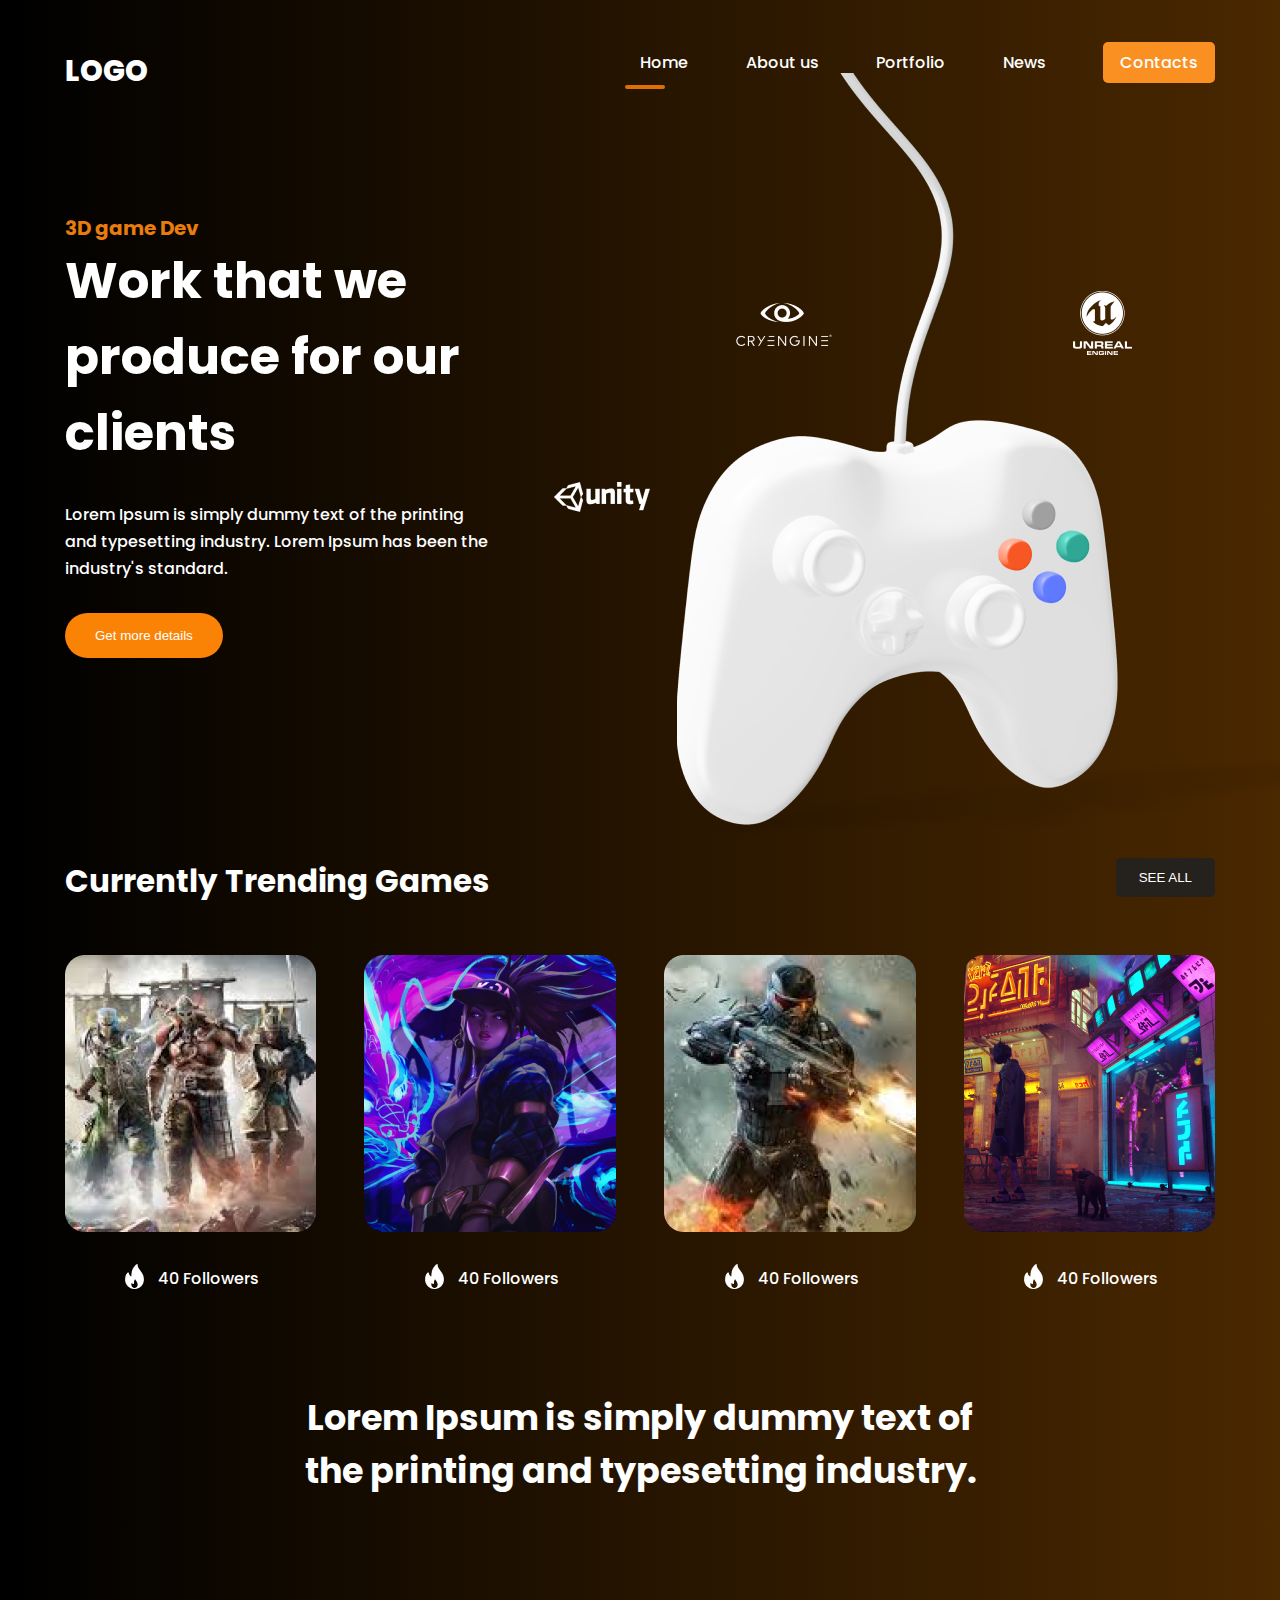
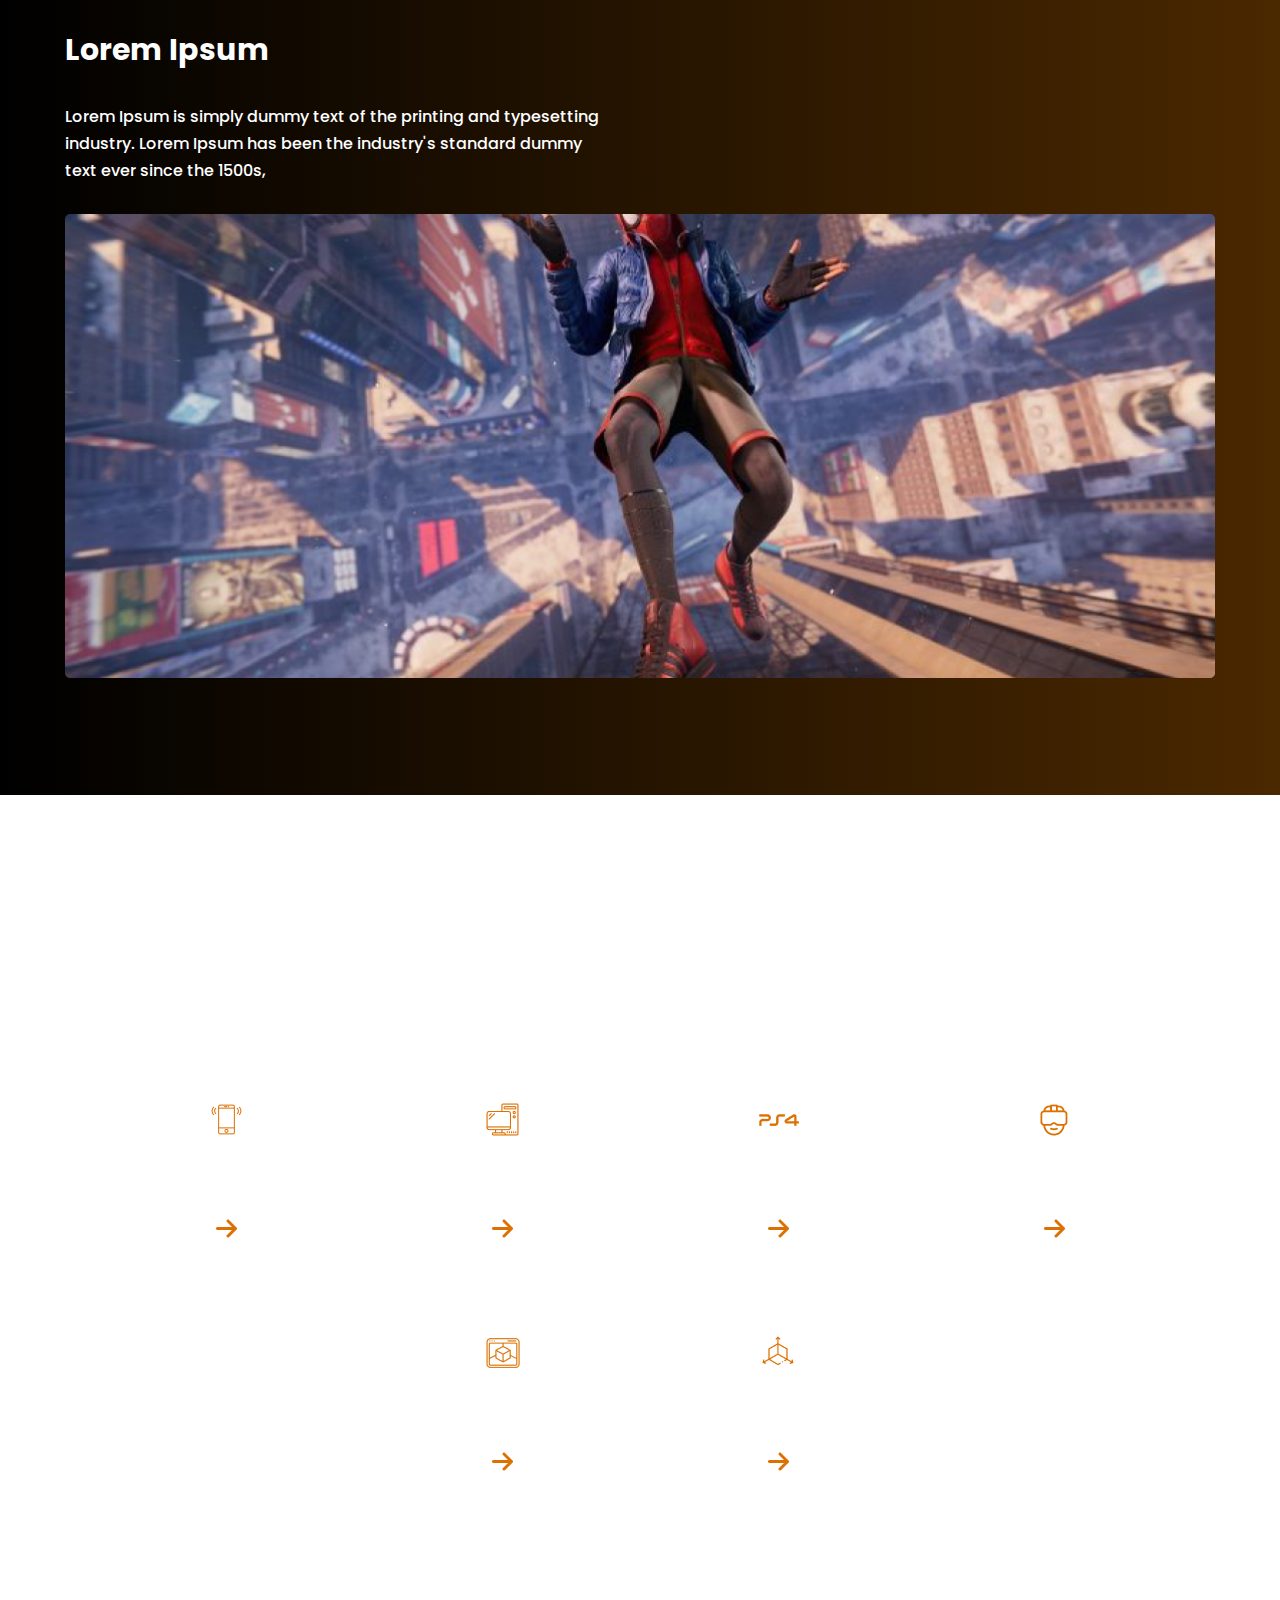
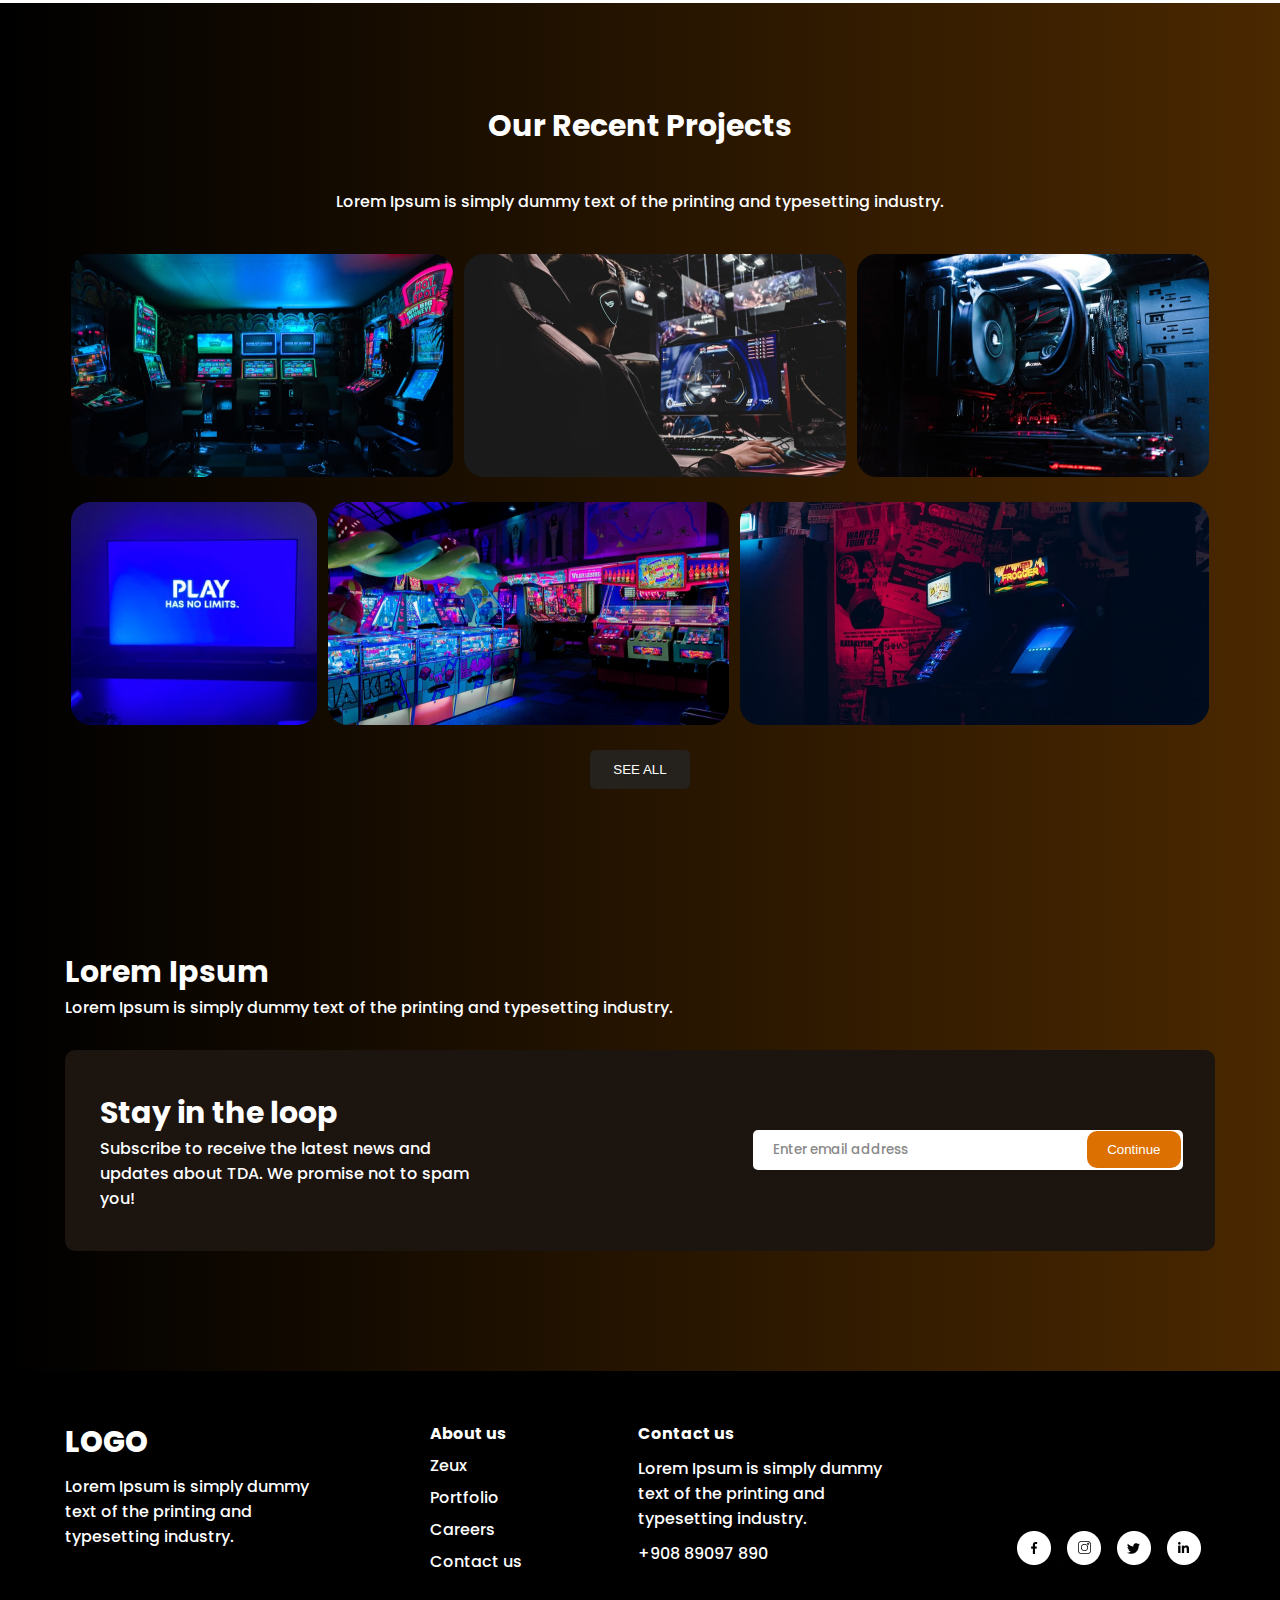
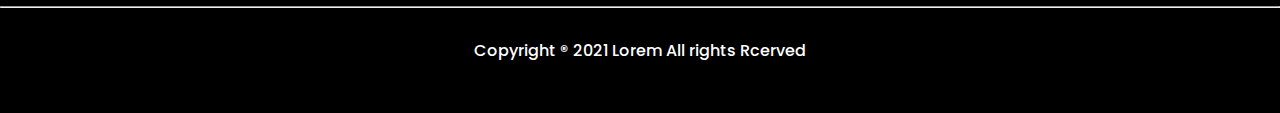
==== index.html @ afd7a6a3 "fix modal" ====
<!DOCTYPE html>
<html lang="en">
<head>
    <meta charset="UTF-8">
    <meta name="viewport" content="width=device-width, initial-scale=1.0">
    <title>Site.</title>
    <link rel="stylesheet" href="assets/css/style.css">
    <link
  rel="stylesheet"
  href="https://cdn.jsdelivr.net/npm/swiper@11/swiper-bundle.min.css"
/>


<script src="https://cdn.jsdelivr.net/npm/swiper@11/swiper-bundle.min.js"></script>
</head>
<div id="wrapper">
    <div class="wrapper">
    <header class="container">
        <span class="logo"><a href="/">logo</a></span>
        <nav>
            <ul>
                <li class="active"><a href="/">Home</a></li>
                <li><a href="/about">About us</a></li>
                <li><a href="/portfolio">Portfolio</a></li>
                <li><a href="/news">News</a></li>
                <li class="btn"><a href="/contacts">Contacts</a></li>
            </ul>
        </nav>
    </header>

    <div class="hero container">
        <div class="hero-info">
            <h2>3D game Dev </h2>
            <h1>Work that we produce for our clients</h1>
            <p>Lorem Ipsum is simply dummy text of the printing and typesetting industry. Lorem Ipsum has been the industry's standard.</p>
            <button class="btn">Get more details</button>
        </div>
        <img src="assets/img/Group 1321.png" alt="">
    </div>

     <div class="container trending">
        <button class="see-all">SEE ALL</button>
        <h3>Currently Trending Games</h3>

        <div class="games">
            <div class="block">
                <img src="assets/img/Rectangle 23.png" alt="">
                <span><img src="assets/img/fire 1.png" alt=""> 40 Followers</span>
            </div>

            <div class="block">
                <img src="assets/img/Rectangle 24.png" alt="">
                <span><img src="assets/img/fire 1.png" alt=""> 40 Followers</span>
            </div>

            <div class="block">
                <img src="assets/img/Rectangle 25.png" alt="">
                <span><img src="assets/img/fire 1.png" alt=""> 40 Followers</span>
            </div>

            <div class="block">
                <img src="assets/img/Rectangle 26.png" alt="">
                <span><img src="assets/img/fire 1.png" alt=""> 40 Followers</span>
            </div>
        </div>
     </div>

     <div class="container big-text">
        <p>Lorem Ipsum is simply dummy text of the printing and typesetting industry.</p>
     </div>

     <div class="container banner">
        <h3>Lorem Ipsum</h3>
        <p>Lorem Ipsum is simply dummy text of the printing and typesetting industry. Lorem Ipsum has been the industry's standard dummy text ever since the 1500s,</p>
        <img src="assets/img/Rectangle 4.png" alt="">
     </div>

    </div>

    <div class="features">
        <div class="container">
            <h3>Lorem Ipsum is simply dummy text of the printing and typesetting industry.</h3>
            <p>Lorem Ipsum is simply dummy text of the printing and typesetting industry. Lorem Ipsum has been the industry's standard dummy text ever since the 1500s,</p>
            <div class="info">
                <div class="block">
                    <img src="assets/img/Group 48.png" alt="">
                    <p>Mobile Game Development</p>
                    <img src="assets/img/Group.png" alt="">
                </div>
                <div class="block">
                    <img src="assets/img/Group 49.png" alt="">
                    <p>PC Game Development</p>
                    <img src="assets/img/Group.png" alt="">
                </div>
                <div class="block">
                    <img src="assets/img/Group 50.png" alt="">
                    <p>PS4 Game Development</p>
                    <img src="assets/img/Group.png" alt="">
                </div>
                <div class="block">
                    <img src="assets/img/Group 51.png" alt="">
                    <p>AR/VR Solutions</p>
                    <img src="assets/img/Group.png" alt="">
                </div>
                <div class="block">
                    <img src="assets/img/Group 52.png" alt="">
                    <p>AR/ VR design</p>
                    <img src="assets/img/Group.png" alt="">
                </div>
                <div class="block">
                    <img src="assets/img/Group 53.png" alt="">
                    <p>3D Modelings</p>
                    <img src="assets/img/Group.png" alt="">
                </div>
            </div>
        </div>
    </div>

    <div class="wrapper">
        <div class="container project">
            <h3>Our Recent Projects</h3>
            <p>Lorem Ipsum is simply dummy text of the printing and typesetting industry. </p>
            <div class="images">
                <img src="assets/img/Rectangle 15.png" alt="" onclick="openModal(0)">
                <img src="assets/img/Rectangle 16.png" alt="" onclick="openModal(1)">
                <img src="assets/img/Rectangle 17.png" alt="" onclick="openModal(2)">
            </div>
            <div class="images">
                <img src="assets/img/Rectangle 19.png" alt="" onclick="openModal(3)">
                <img src="assets/img/Rectangle 18.png" alt="" onclick="openModal(4)">
                <img src="assets/img/Rectangle 20.png" alt="" onclick="openModal(5)">
            </div>
            <div class="images1">
                <img src="assets/img/Rectangle 15.png" alt="" onclick="openModal(6)">
                <img src="assets/img/Rectangle 16.png" alt="" onclick="openModal(7)">
                <img src="assets/img/Rectangle 17.png" alt="" onclick="openModal(8)">
            </div>
            <button class="see-alld" onclick="seeAll()">SEE ALL</button>
            <button class="see-less" onclick="seeLess()">SEE LESS</button>
        </div>

    <div class="container email">
        <h3>Lorem Ipsum</h3>
        <p>Lorem Ipsum is simply dummy text of the printing and typesetting industry. </p>
        <div class="block">
            <div>
                <h4>Stay in the loop</h4>
                <p>Subscribe to receive the latest news and updates about TDA.
We promise not to spam you! </p>
            </div>
            <div>
                <input type="email" placeholder="Enter email address" id="email">
                <button onclick="checkInput()">Continue</button>
            </div>
        </div>
    </div>
</div>



<footer>
    <div class="blocks container">
        <div>
            <span>logo</span>
            <p>Lorem Ipsum is simply dummy text of the printing and typesetting industry. </p>
        </div>
        <div>
            <h4>About us</h4>
            <ul>
                <li>Zeux</li>
                <li>Portfolio</li>
                <li>Careers</li>
                <li>Contact us</li>
            </ul>
        </div>
        <div>
            <h4>Contact us</h4>
            <p>Lorem Ipsum is simply dummy text of the printing and typesetting industry. </p>
            <p>+908 89097 890</p>
        </div>
        <div>
            <img src="assets/img/Group 12.png" alt="">
        </div>
    </div>
    <hr>
    <p>Copyright ® 2021 Lorem All rights Rcerved</p>
</footer>

<div class="wrep">
<div id="demo" class="demo">
    <span id="modal-closer">&times</span>
    <div class="swiper salim">

        <div class="swiper-wrapper">
            <div class="swiper-slide">
                <div class="modal-content">
                    <img src="assets/img/Rectangle 15.png" alt="">
                    
                </div>
            </div>

            <div class="swiper-slide">
                <div class="modal-content">
                    <img src="assets/img/Rectangle 16.png" alt="">
                      
                </div>
            </div>

            <div class="swiper-slide">
                <div class="modal-content">
                    <img src="assets/img/Rectangle 17.png" alt="">
                      
                </div>
            </div>

            <div class="swiper-slide">
                <div class="modal-content">
                    <img src="assets/img/Rectangle 19.png" alt="">
                      
                </div>
            </div>

            <div class="swiper-slide">
                <div class="modal-content">
                    <img src="assets/img/Rectangle 18.png" alt="">
                      
                </div>
            </div>

            <div class="swiper-slide">
                <div class="modal-content">
                    <img src="assets/img/Rectangle 20.png" alt="">
                      
                </div>
            </div>

            <div class="swiper-slide">
                <div class="modal-content">
                    <img src="assets/img/Rectangle 15.png" alt="">
                      
                </div>
            </div>

            <div class="swiper-slide">
                <div class="modal-content">
                    <img src="assets/img/Rectangle 16.png" alt="">
                      
                </div>
            </div>

            <div class="swiper-slide">
                <div class="modal-content">
                    <img src="assets/img/Rectangle 17.png" alt="">
                      
                </div>
            </div>
        </div>
        <div class="swiper-button-prev"></div>
        <div class="swiper-button-next"></div>
    </div>

    <div class="swiper thumbs">
        <div class="swiper-wrapper">
            <div class="swiper-slide">
                <img src="assets/img/Rectangle 15.png" alt="">
            </div>
            <div class="swiper-slide">
                <img src="assets/img/Rectangle 16.png" alt="">
            </div>
            <div class="swiper-slide">
                <img src="assets/img/Rectangle 17.png" alt="">
            </div>
            <div class="swiper-slide">
                <img src="assets/img/Rectangle 19.png" alt="">
            </div>
            <div class="swiper-slide">
                <img src="assets/img/Rectangle 18.png" alt="">
            </div>
            <div class="swiper-slide">
                <img src="assets/img/Rectangle 20.png" alt="">
            </div>
            <div class="swiper-slide">
                <img src="assets/img/Rectangle 15.png" alt="">
            </div>
            <div class="swiper-slide">
                <img src="assets/img/Rectangle 16.png" alt="">
            </div>
            <div class="swiper-slide">
                <img src="assets/img/Rectangle 17.png" alt="">
            </div>
        </div>
    </div>
</div>
</div>


<div class="back" id="back" class="modal-closer" onclick="closeModal()"></div>

<script src="assets/js/index.js"></script>
</body>
</html>
---- assets/css/style.css ----
@import url('https://fonts.googleapis.com/css2?family=Poppins:wght@500;700;800&display=swap');

* {
    margin: 0;
    padding: 0;
}

body {
    font-family: "Poppins", sans-serif;
    font-weight: 500;
    color: white;
    font-size: 16px;
    overflow-x: hidden;
}

a {
    text-decoration: none;
}

img {
    max-width: 100%;
}

.wrapper {
    background: linear-gradient(90deg, rgba(0, 0, 0, 1) 0%, rgba(74, 40, 0, 1) 100%);
    width: 100%;
}

.container {
    width: 1150px;
    margin: 0 auto;
}

header {
    padding: 50px 0;
}

header .logo, footer .blocks span {
    text-transform: uppercase;
    font-size: 29px;
    font-weight: 800;
}

header nav {
    float: right;
    width: 50%;
}

header span a{
    color: white;
}

header nav ul {
    list-style: none;
    display: flex;
    justify-content: space-between;
}

header nav ul li {
    display: inline-block;
}

header nav ul li.active::after {
    content: '';
    display: block;
    width: 40px;
    height: 4px;
    background: #DC7000;
    border-radius: 10px;
    position: relative;
    top: 10px;
    left: -15px;
}

header nav ul li a {
    color: white;
}

header nav ul li:not(.active):not(.btn) a:hover {
    border-bottom: 5px solid #DC7000;
}

header nav ul li.btn a {
    background: #FA9021;
    padding: 9px 17px;
    border-radius: 5px;
    transition: all 500ms ease;
}

header nav ul li.btn a:hover {
    background: #DC7000;
}

.hero {
    padding-bottom: 200px;
    position: relative;
}

.hero-info {
    width: 430px;
    padding-top: 70px;
}

.hero-info h2 {
    color: #E87D0E;
    font-size: 20px;
    font-weight: 700;
}

.hero-info h1 {
    font-size: 50px;
    font-weight: 700;
}

.hero-info p {
    font-weight: 500;
    line-height: 170%;
    margin: 30px 0px;
}

.hero-info .btn {
    background: #FA8305;
    color: white;
    border-radius: 50px;
    padding: 15px 30px;
    border: 0;
    transition: all 500ms ease;
}

.hero-info .btn:hover {
    cursor: pointer;
    transform: scale(1.1);
}

.hero img {
    position: absolute;
    top: -70px;
    right: -130px;
}

.trending h3 {
    font-weight: 700;
    font-size: 31px;
}
.trending .see-all {
    display: block;
    color: white;
    background: #25211D;
    border-radius: 5px;
    padding: 12px 23px;
    float: right;
    transition: all 500ms ease;
    border: 0;
}

.trending .see-all:hover {
    transform: scale(1.1);
}

.trending .games {
    display: flex;
    justify-content: space-between;
    width: 100%;
    padding: 50px 0;
}

.trending .games span {
    display: block;
    text-align: center;
    margin-top: 20px;
}

.trending .games span img {
    position: relative;
    top: 5px;
    margin-right: 7px;
}

.big-text {
    padding: 50px 0;
    font-size: 35px;
    font-weight: 700;
    width: 700px;
    text-align: center;
}

.banner {
    padding: 80px 0;
}

.banner h3 {
    font-weight: 700;
    font-size: 30px;
    margin-bottom: 30px;
}

.banner p {
    line-height: 170%;
    margin-bottom: 30px;
    width: 550px;
}

.banner img {
    width: 100%;
    margin-bottom: 30px;
}

.features {
    background: url('/assets/img/Rectangle 5.png') no-repeat center center fixed;
    background-size: cover;
    padding: 80px 0;
}

.features h3, .features p {
    margin-bottom: 20px;
    text-align: center;
    max-width: 700px;
    margin-left: auto;
    margin-right: auto;
}

.features h3 {
    font-size: 30px;
}

.features .info {
    display: flex;
    justify-content: center;
    flex-wrap: wrap;
}

.features .info .block {
    text-align: center;
    width: 20%;
    margin: 30px 2%;
}

.features .info .block img {
    margin-bottom: 15px;
}

.project {
  padding: 100px 0;
}

.project h3 {
    font-size: 30px;
    text-align: center;
}

.project p {
    margin: 40px 0;
    text-align: center;
}

.project .images, 
.project .images1 {
    display: flex;
    justify-content: space-around;
    margin-bottom: 25px;
}


.project .images1 {
    display: none;
}

.project .see-alld,
.project .see-less {
    display: block;
    color: white;
    background: #25211D;
    border-radius: 5px;
    padding: 12px 23px;
    transition: all 500ms ease;
    text-align: center;
    margin: 0 auto;
    border: 0;
}

.project .see-less {
    display: none;
}


.project .see-alld:hover,
.project .see-less:hover{
    transform: scale(1.1);
}

.email {
    padding-bottom: 120px;
}

.email h3 {
    padding-top: 60px;
    font-size: 30px;
}

.email .block {
    background: #1C140F;
    margin-top: 30px;
    border-radius: 10px;
    padding: 40px 3%;
    width: 94%;
    display: flex;
    justify-content: space-between;
    align-items: center;
}

.email .block h4 {
    font-size: 30px;
    
}

.email .block p {
    width: 400px;
}

.email .block input {
    background: white;
    outline: none;
    border: 0;
    border-radius: 5px;
    width: 300px;
    font-family: "Poppins", sans-serif;
    font-weight: 500;
    padding: 10px 20px;
    position: relative;
    right: -100px;
    z-index: 1;
    padding-right: 110px;
}

.email .block input::placeholder {
    color: #898989;
}

.email .block button {
    background: #DC7000;
    color: white;
    border-radius: 10px;
    padding: 11px 20px;
    transition: all 500ms ease;
    cursor: pointer;
    border: 0;
    position: relative;
    z-index: 2;
}

.email .block button:hover {
    background: #E87D0E;
}


footer {
    background: black;
    padding: 50px 0;
}

footer .blocks {
    display: flex;
    justify-content: space-between;
}

footer .blocks p {
    width: 250px;
    margin: 10px 0;
}

footer .blocks ul {
    list-style: none;
}

footer .blocks ul li {
    margin-top: 7px;
}

footer hr {
    margin: 30px 0;
}

footer>p {
    text-align: center;
}

footer .blocks img {
    position: relative;
    top: 100px;
}

.hero-contacts h1 {
    text-align: center;
    margin-top: 40px;
    margin-bottom: 30px;
    font-size: 33px;
}

.hero-contacts p,
.table h6,
.hade h6 {
    text-align: center;
}

.hero-contacts h6 span,
.table h6 span,
.hade h6 span {
    color: #E47500;
}

.hero-contacts h6 {
    text-align: center;
}

.hero-contacts img {
    margin-left:  auto;
    margin-right: auto;
    margin-bottom: 50px;
    margin-top: 50px;
}

.feedback {
    padding: 70px 0;
    background: #1C140F;
}

.feedback h2 {
    text-align: center;
    font-size: 30px;
}

.feedback p {
    text-align: center;
    margin-top: 10px;
    font-size: 13px;
}

.feedback form {
    margin: 80px auto;
    width: 600px;
}

.feedback form .inline {
    display: flex;
    justify-content: space-between;
}

.feedback form .inline > div {
    width: 50%;
}

.feedback form label {
    color: #4F4F4F;
    font-size: 14px;
}

.feedback form input,
.feedback form textarea {
    background: #4F4F4F;
    border-radius: 10px;
    border: 0.6px solid #CECECE;
    display: block;
    width: 90%;
    padding: 15px 10px;
    outline: none;
    color: white;
    margin-top: 7px;
    margin-bottom: 20px;
}

.feedback form .one-line {
    width: 96%;
}

.feedback form textarea {
    resize: none;
    height: 200px;
}

.feedback form button{
    background: #DC7000;
    border-radius: 5px;
    bottom: 0;
    float: right;
    color: white;
    cursor: pointer;
    padding: 10px 30px;
    transition: all 500ms ease;
}

.feedback form button:hover {
    transform: scale();
}

.table h2, 
.hade h2 {
    font-size: 33px;
    text-align: center;
    margin-top: 20px;
}

.table > p,
.hade p{
    text-align: center;
    padding-top: 20px;
    padding-bottom: 70px;
}


.table .blocks {
    width: 940px;
    padding: 20px 20px;
    margin: 0 auto;
    display: flex;
    justify-content: space-between;
    background: #1C140F;
    border-radius: 10px;
}

.table .blocks .blo {
    border-left: 3px solid white;
    border-right: 3px solid white;
    width: 160px;
    text-align: center;
    padding: 20px 70px;
}


.table .blocks .block {
    width: 160px;
    text-align: center;
    padding: 20px 70px;
}

.table .blocks h3 {
    font-size: 25px;
    font-weight: 700;
}

.table .blocks p {
    font-size: 20px;
}


.table .blocks .block img,
.table .blocks .blo img {
    float: left;
}

.spider {
    padding: 110px 0;
    display: flex;
    justify-content: space-between;
}

.spider .block {
    width: 400px;
}

.spider .block h3 {
    font-size: 30px;
    font-weight: 700;
    margin-bottom: 10px;
}

.spider .block p{
    font-size: 14px;
    line-height: 170%;
    margin-bottom: 20px;
}

.spider .block ul {
    list-style: none;
}

.spider .block ul li {
    font-size: 14px;
    padding: 10px 0;
}

.spider .block ul li img{
    position: relative;
    top: 7px;
    padding-right: 5px;
}


.infors {
    padding: 20px 0;
}

.infors .blocks {
    display: flex;
    justify-content: space-between;
    margin: 150px 0;
}

.infors .blocks .block {
    width: 500px;
}

.infors .blocks .block h2 {
    font-size: 30px;
    margin-bottom: 40px;
}

.infors .blocks .block p {
    font-size: 17px;
    line-height: 170%;
    margin-bottom: 50px;
}

.infors .blocks .block h6 {
    font-size: 17px;
    font-weight: 500;
    margin-bottom: 30px;
}

.infors .blocks .block button {
    padding: 10px 17px;
    border-radius: 5px;
    background: #DC7000;
    color: white;
    transition: all 500ms ease;
}

.infors .blocks .block button:hover {
    transform: scale(1.1);
}

.feedbac {
    background: #1C140F;
    padding: 60px 0;
}

.feedbac .feed h2 {
    text-align: center;
    margin-bottom: 30px;
    font-size: 35px;

}

.feedbac .feed .p1{
    text-align: center;
    line-height: 170%;
    font-size: 14px;
}

.feedbac .feed .mySlides {
    display: none;
    justify-content: space-between;
    margin: 60px 0;
    animation-name: sss;
    animation-duration: 1.5s;
}

@keyframes sss{
    0% {
        opacity: 0.4;
    }
    100% {
        opacity: 1;
    }
}

.feedbac .feed .mySlides .block {
    width: 300px;
    border: 2px solid white;
    padding: 20px 30px;
    border-radius: 5px;
}

.feedbac .feed .mySlides .block:hover{
    border: 2px solid #DC7000;
    background: #0F0901;
}


 .feedbac .feed .mySlides .block p{
    font-size: 14px;
    margin-top: 20px;
 }

 .feedbac .feed .mySlides .block .imd{
    float: right;
    position: relative;
    top: 13px;
 }

 .feedbac .feed .left {
    transform: rotate(180deg);
    position: relative;
    bottom: 70px;
 }

 .feedbac .feed .right{
    position: relative;
    left: 240px;
    bottom: 43px;
 }

 .feedbac .feed > img {
    float: right;
 }

 .feedbac .feed .dotsCont{
    display: flex;
    justify-content: space-between;
    width: 80px;
 }

 .feedbac .feed .dotsCont span{
    display: block;
    background-color: #A5A5A5;
    border-radius: 50%;
    width: 15px;
    height: 15px;
 }

 .feedbac .feed .dotsCont span.active{
    width: 40px;
    background: #E47500;
    border-radius: 40px;
 }

.searchInput{
    text-align: center;
    margin: 0px 0;
}


.searchInput input {
    padding: 10px 35px;
    background: #1C140F;
    width: 300px;
    outline: none;
    border: 0;
    border-radius: 5px;
    color: white;
    z-index: 1;
    font-size: 16px;
} 

.searchInput img {
    position: relative;
    z-index: 2;
    left: 30px;
}


.group {
    padding: 100px 0;
}


.twoblocks hr {
    width: 550px;
    height: 2px;
    background: #A5A5A5;
    border: 0;
}

.twoblocks .block {
    width: 550px;
    padding: 70px 0px;
}

.twoblocks .block img {
    margin-bottom: 20px;
}

.twoblocks .block .span,
.group .seven .block .blue {
    background: #2351F5 ;
    padding: 10px 15px;
    color: white;
}

.twoblocks .block span {
    padding: 10px 15px;
}

.twoblocks .block h2{
    font-size: 30px;
    margin: 50px 0;
}

.twoblocks .block p{
    font-size: 17px;
    line-height: 170%;
}

.twoblocks .block h6{
    font-size: 16px;
    font-weight: 500;
    margin-top: 40px;
}

.group {
    display: flex;
    justify-content: space-between;
}


.group .seven .block{
    width: 540px;
    margin: 80px 0;
    display: flex;
    justify-content: space-between;
    padding: 10px 20px;
}



.group .seven .block h2{
    font-size: 23px;
    margin-left: 20px;
    margin-top: 10px;
}

.group .seven .block .div {
    margin-top: 15px;
}

.group .seven .block .span {
   margin: 30px 20px;
}
    
.group .seven .block .pink {
    background: #FF8484 ;
    padding: 10px 15px;
}

.group .seven .block .green {
    background: #23A54F;
    padding: 10px 15px;
}

.group .seven .block .pink {
    background: #FF8484;
    padding: 10px 15px;
}

.group .seven .block .orange {
    background: #FF7C32;
    padding: 10px 15px;
}

.group .seven .block .purple {
    background: #9921C3;
    padding: 10px 15px;
}


.tabler .blocks {
    display: flex;
    justify-content: space-between;
    padding-bottom: 50px;
}


.tabler .blocks .block,
.tabler .blocks .blok{
    padding: 10px 20px;
    width: 300px;
}

.tabler .blocks .blok{
    border-left: 1px solid white;
    border-right: 1px solid white;
}

.tabler .blocks .blok .phon{
    float: left;
    
}

.tabler .blocks .block .gps{
    float: left;
}

.tabler .blocks .block img,
.tabler .blocks .blok img,
.tabler .blocks .block p,
.tabler .blocks .blok p{
    position: relative;
    top: 15px;
}

.tabler .blocks .blok p,
.tabler .blocks .blok img{
    position: relative;
    top: 30px;
    left: 60px;
}

.tabler .blocks .blok img,
.tabler .blocks .block img {
    margin-right: 5px;
}



.back {
    position: fixed;
    left: 0;
    top: 0;
    background-color: black;
    opacity: 0.8;
    min-height: 100%;
    min-width: 100%;
    z-index: 50;
    display: none;
}

.demo {
    position: fixed;
    z-index: 500;
    top: 50px;
    left: 250px;
    display: none;
}


.demo img{
    width: 800px;
    height: 400px;
    border-radius: 32px;
}

.modal-content,
.swiper-slide {
    width: 800px;
    height: 400px;
}

.modal-content {
    border-radius: 32px;
}

.demo .swiper {
    width: 800px;
    border-radius: 32px;
}

.swiper-button-next::after,
.swiper-button-prev::after {
    color: white;
}

.thumbs img {
    width: 150px;
    height: 80px;
}

.demo span {
    position: absolute;
    z-index: 3000;
    font-size: 30px;
    color: white;
    top: 20px;
    left: 750px;
    cursor: pointer;
}

.wrep{
    justify-content: center;
    display: flex;
}
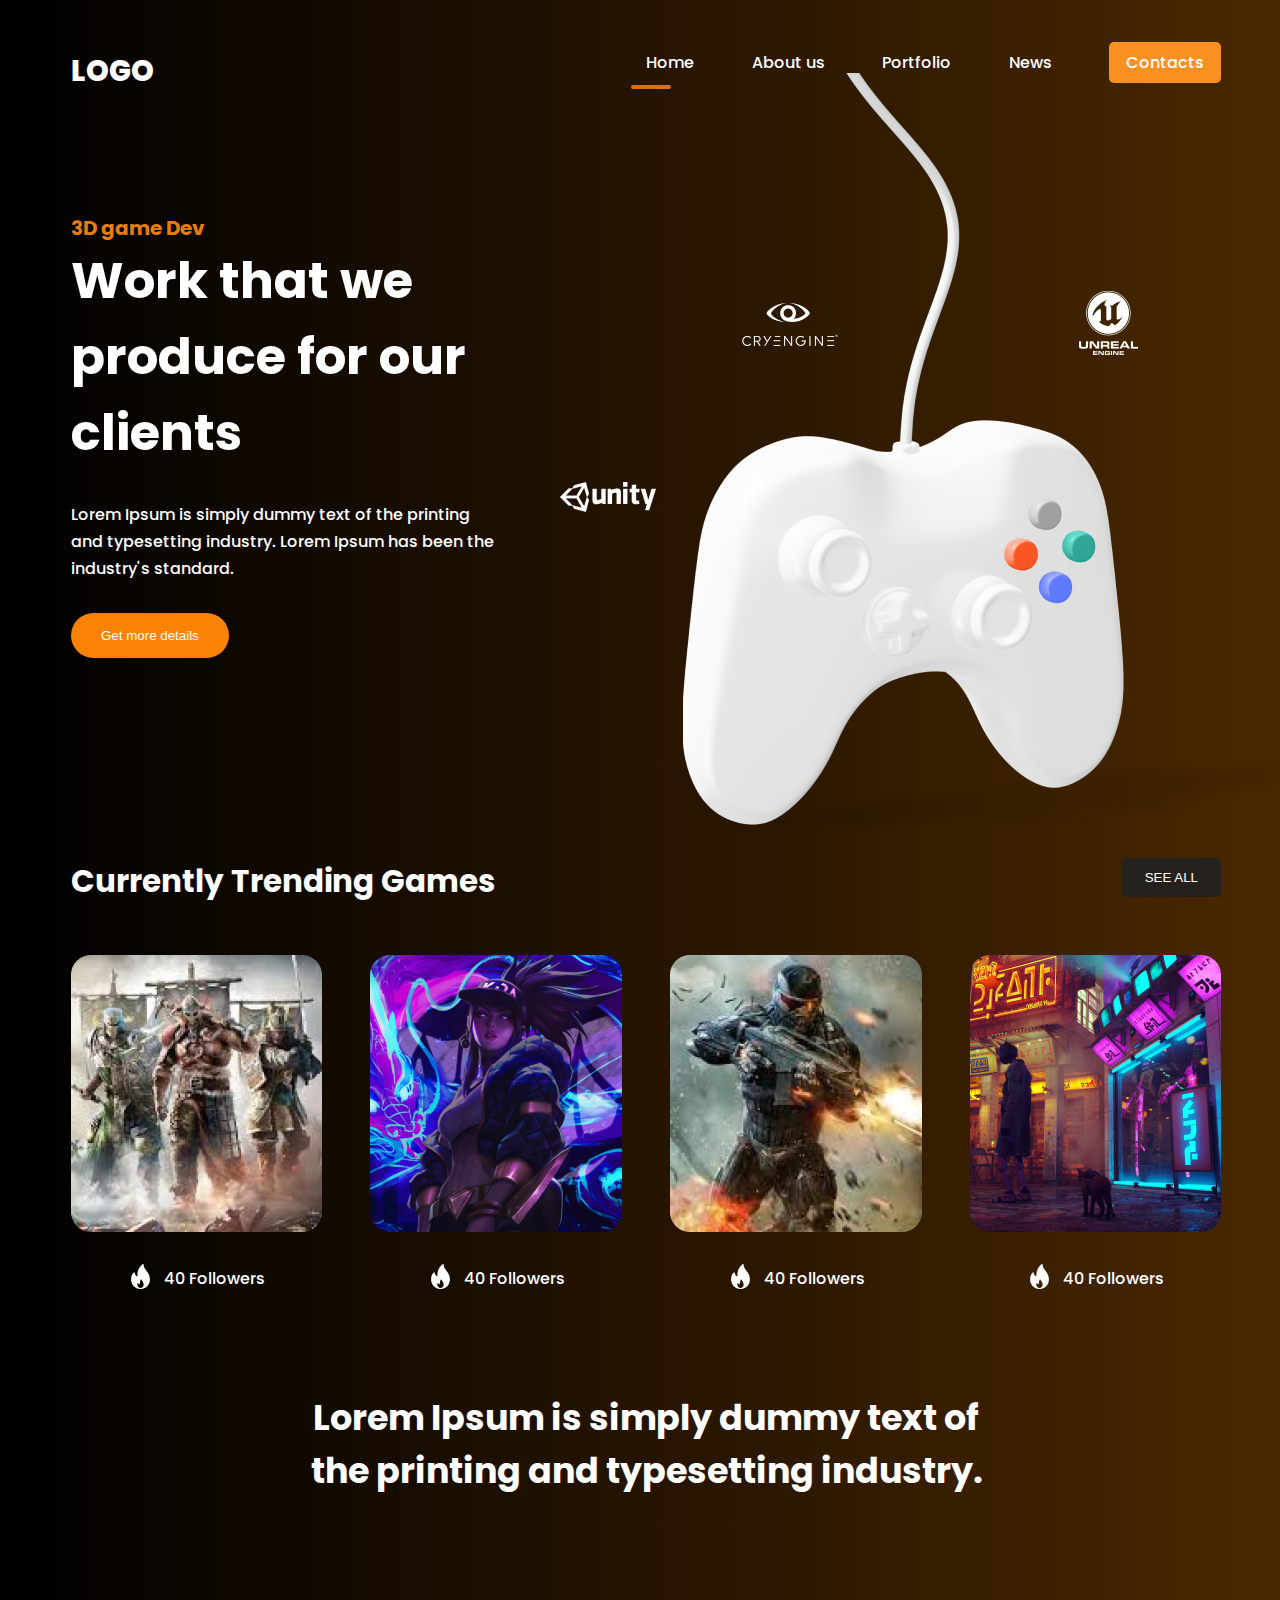
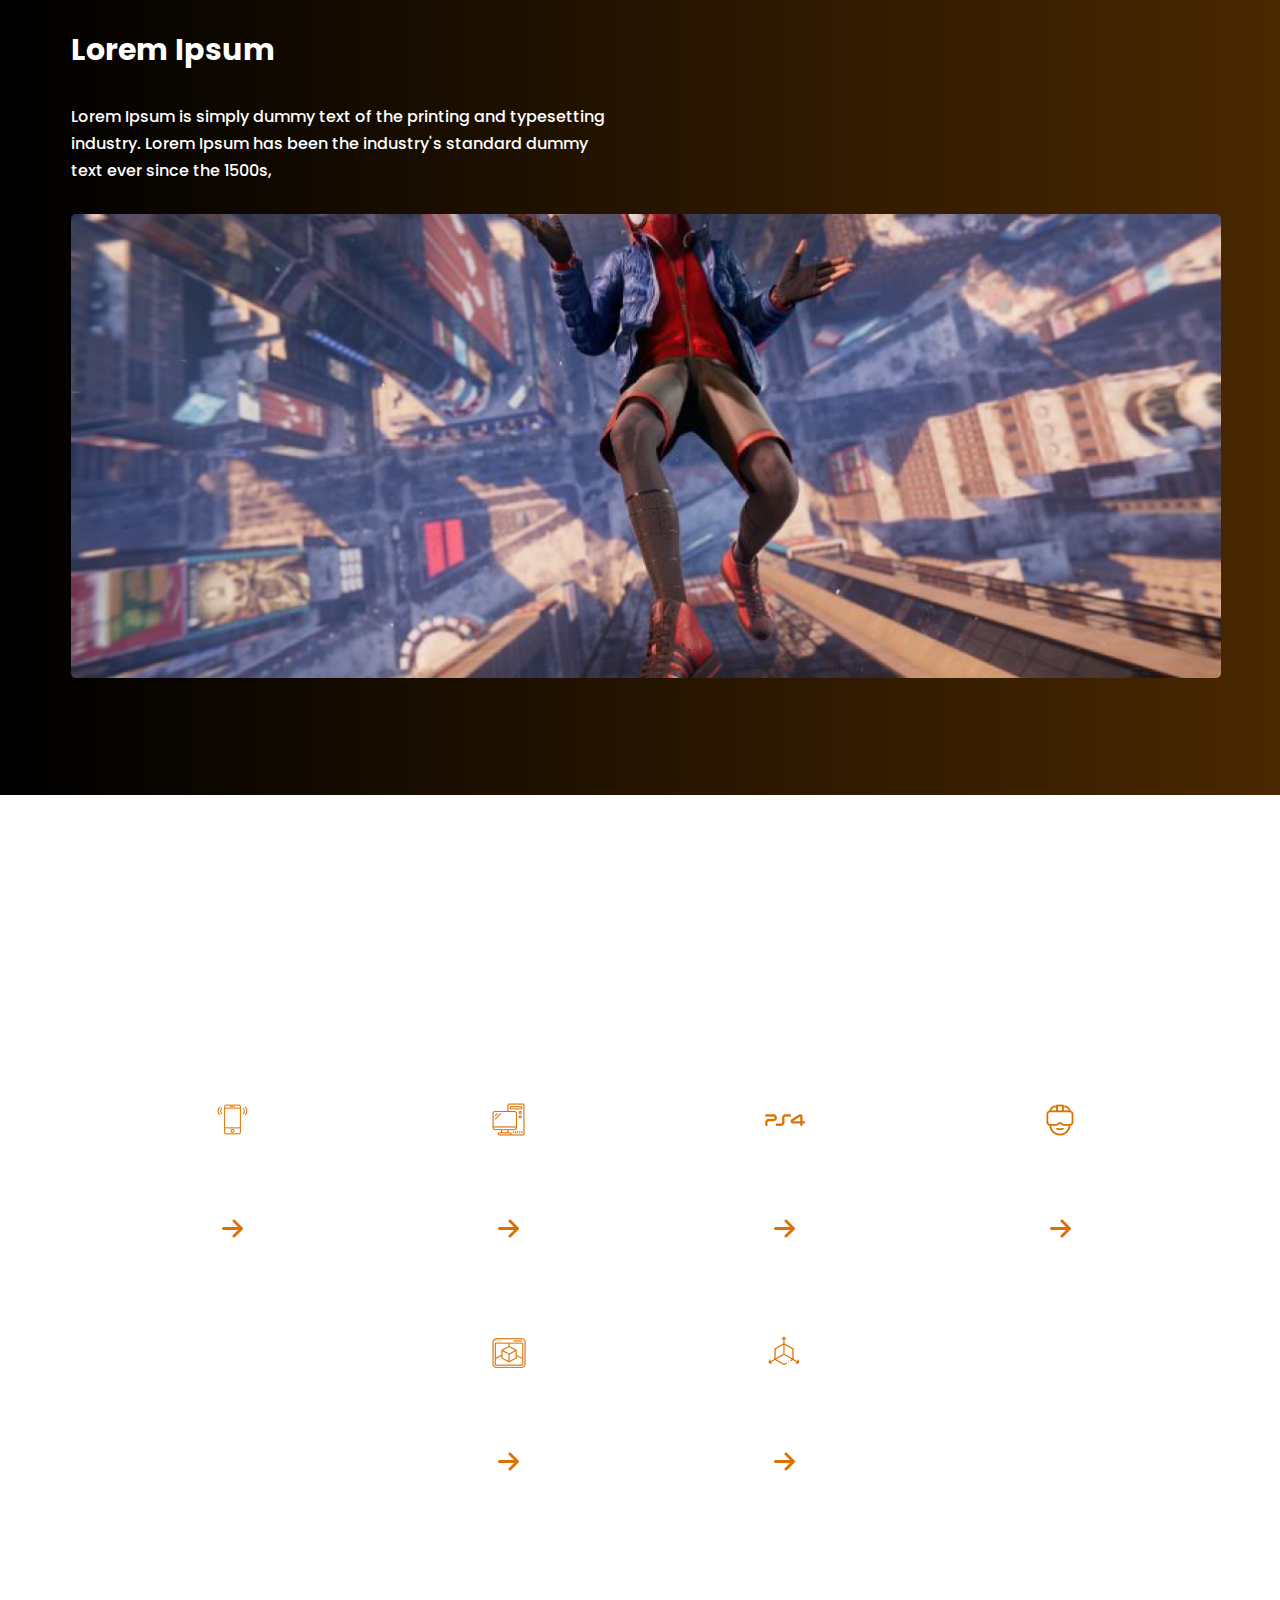
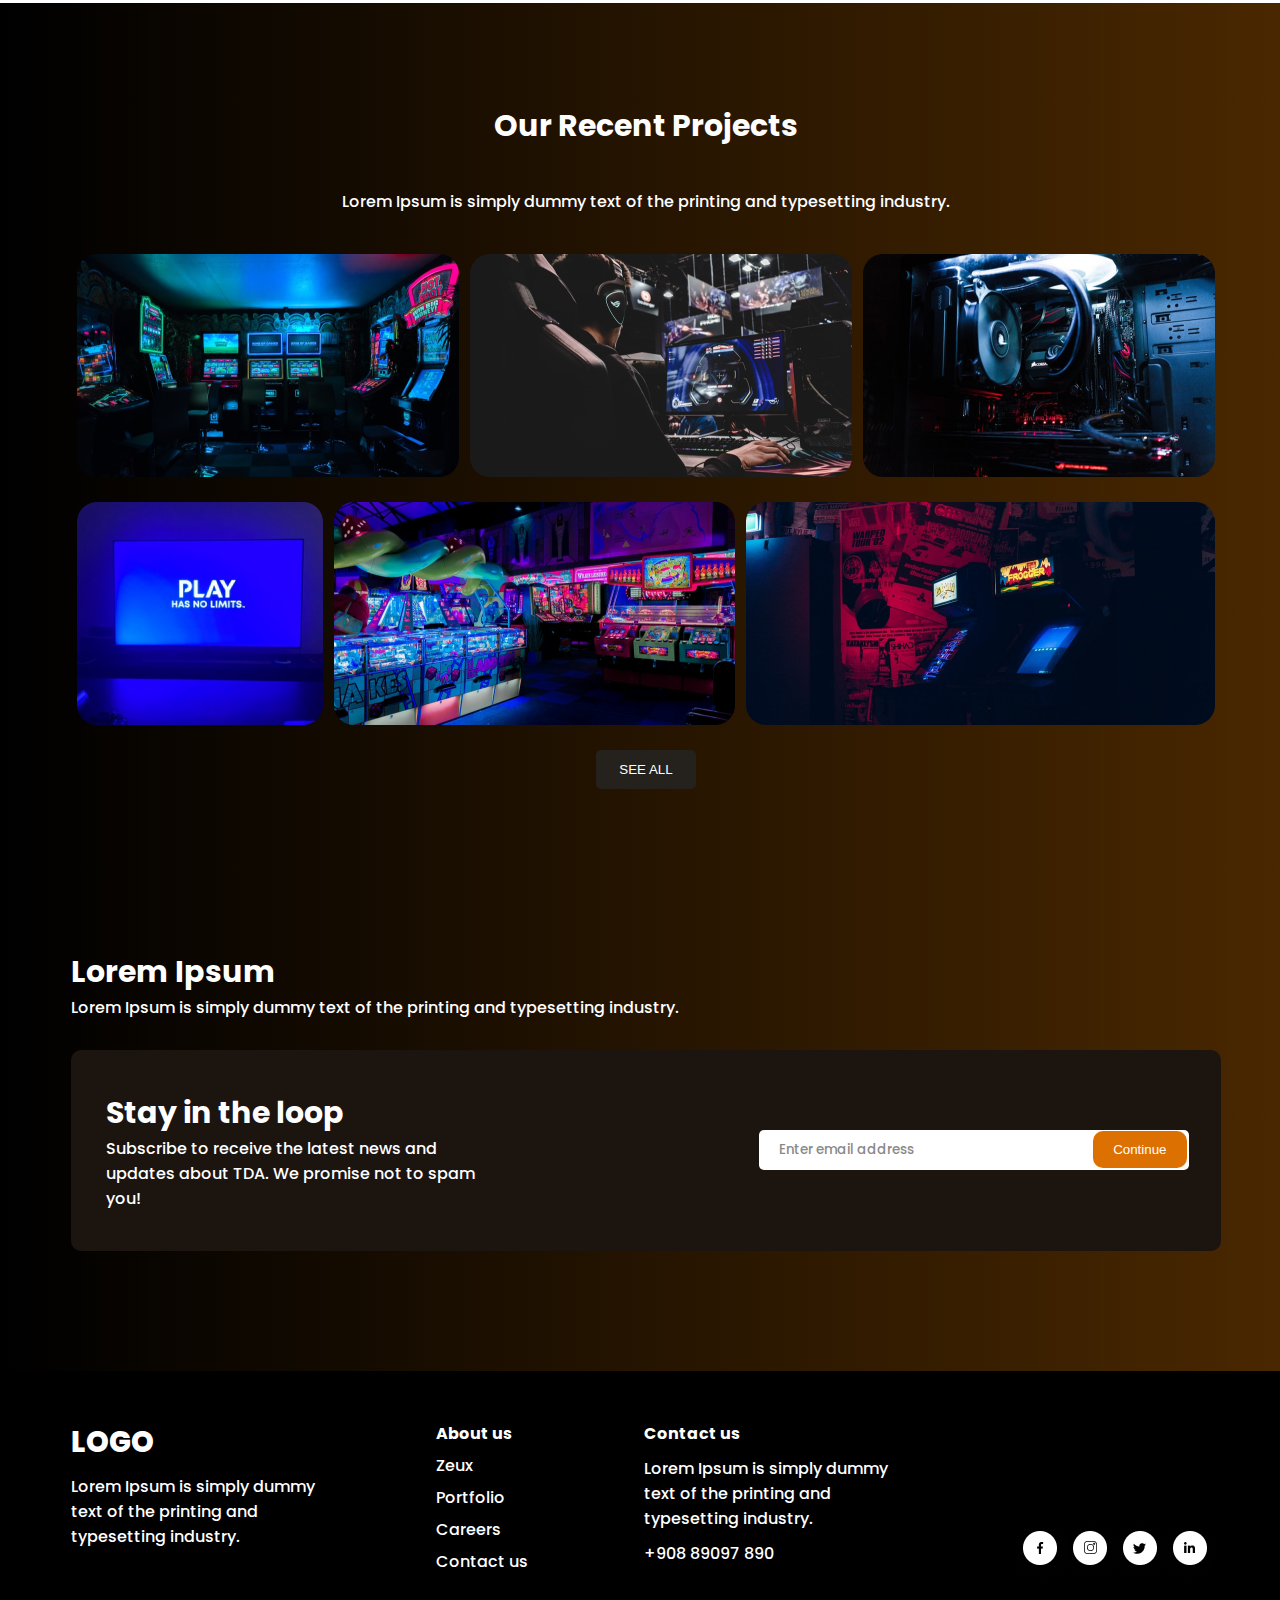
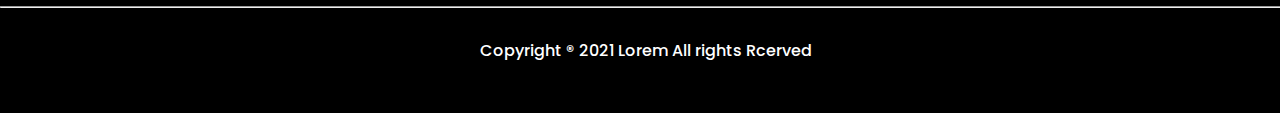
==== commit aeca5e98: "meta" ====
--- a/index.html
+++ b/index.html
@@ -2,7 +2,7 @@
 <html lang="en">
 <head>
     <meta charset="UTF-8">
-    <meta name="viewport" content="width=device-width, initial-scale=1.0">
+    <meta name="viewport" content="width=1292, initial-scale=1.0">
     <title>Site.</title>
     <link rel="stylesheet" href="assets/css/style.css">
     <link
@@ -13,7 +13,6 @@
 
 <script src="https://cdn.jsdelivr.net/npm/swiper@11/swiper-bundle.min.js"></script>
 </head>
-<div id="wrapper">
     <div class="wrapper">
     <header class="container">
         <span class="logo"><a href="/">logo</a></span>
@@ -186,8 +185,8 @@
     <p>Copyright ® 2021 Lorem All rights Rcerved</p>
 </footer>
 
-<div class="wrep">
-<div id="demo" class="demo">
+<div class="wrep" id="demo">
+<div class="demo">
     <span id="modal-closer">&times</span>
     <div class="swiper salim">
 
--- a/assets/css/style.css
+++ b/assets/css/style.css
@@ -11,6 +11,7 @@
     color: white;
     font-size: 16px;
     overflow-x: hidden;
+    min-width: 1292px;
 }
 
 a {
@@ -23,7 +24,7 @@
 
 .wrapper {
     background: linear-gradient(90deg, rgba(0, 0, 0, 1) 0%, rgba(74, 40, 0, 1) 100%);
-    width: 100%;
+    min-width: 100%;
 }
 
 .container {
@@ -914,11 +915,9 @@
 }
 
 .demo {
-    position: fixed;
-    z-index: 500;
-    top: 50px;
-    left: 250px;
-    display: none;
+    position: relative;
+    z-index: 900000;
+    display: block;
 }
 
 
@@ -963,7 +962,14 @@
     cursor: pointer;
 }
 
-.wrep{
+.wrep {
     justify-content: center;
-    display: flex;
+    display: none;
+    align-items: center;
+    width: 100%;
+    height: 100vh;
+    position: fixed;
+    top: 0;
+    left: 0;
+    z-index: 900000;
 }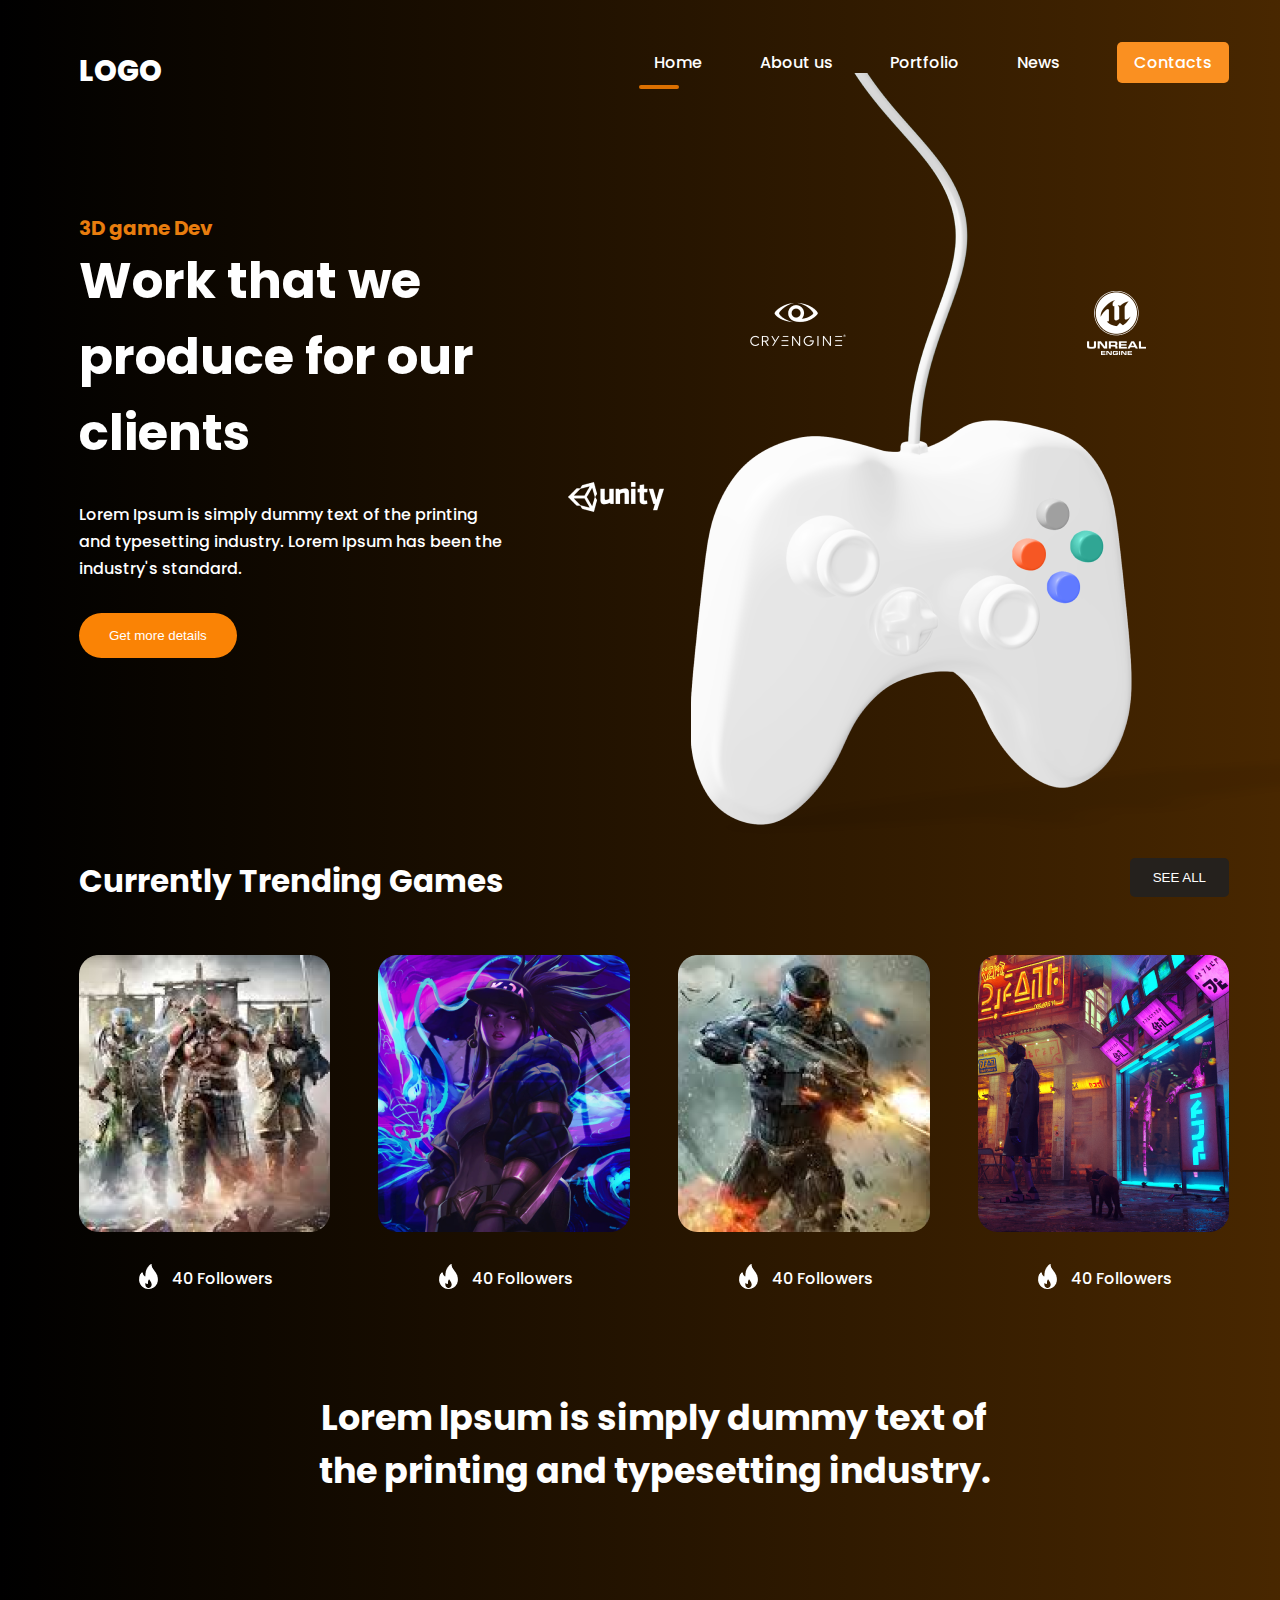
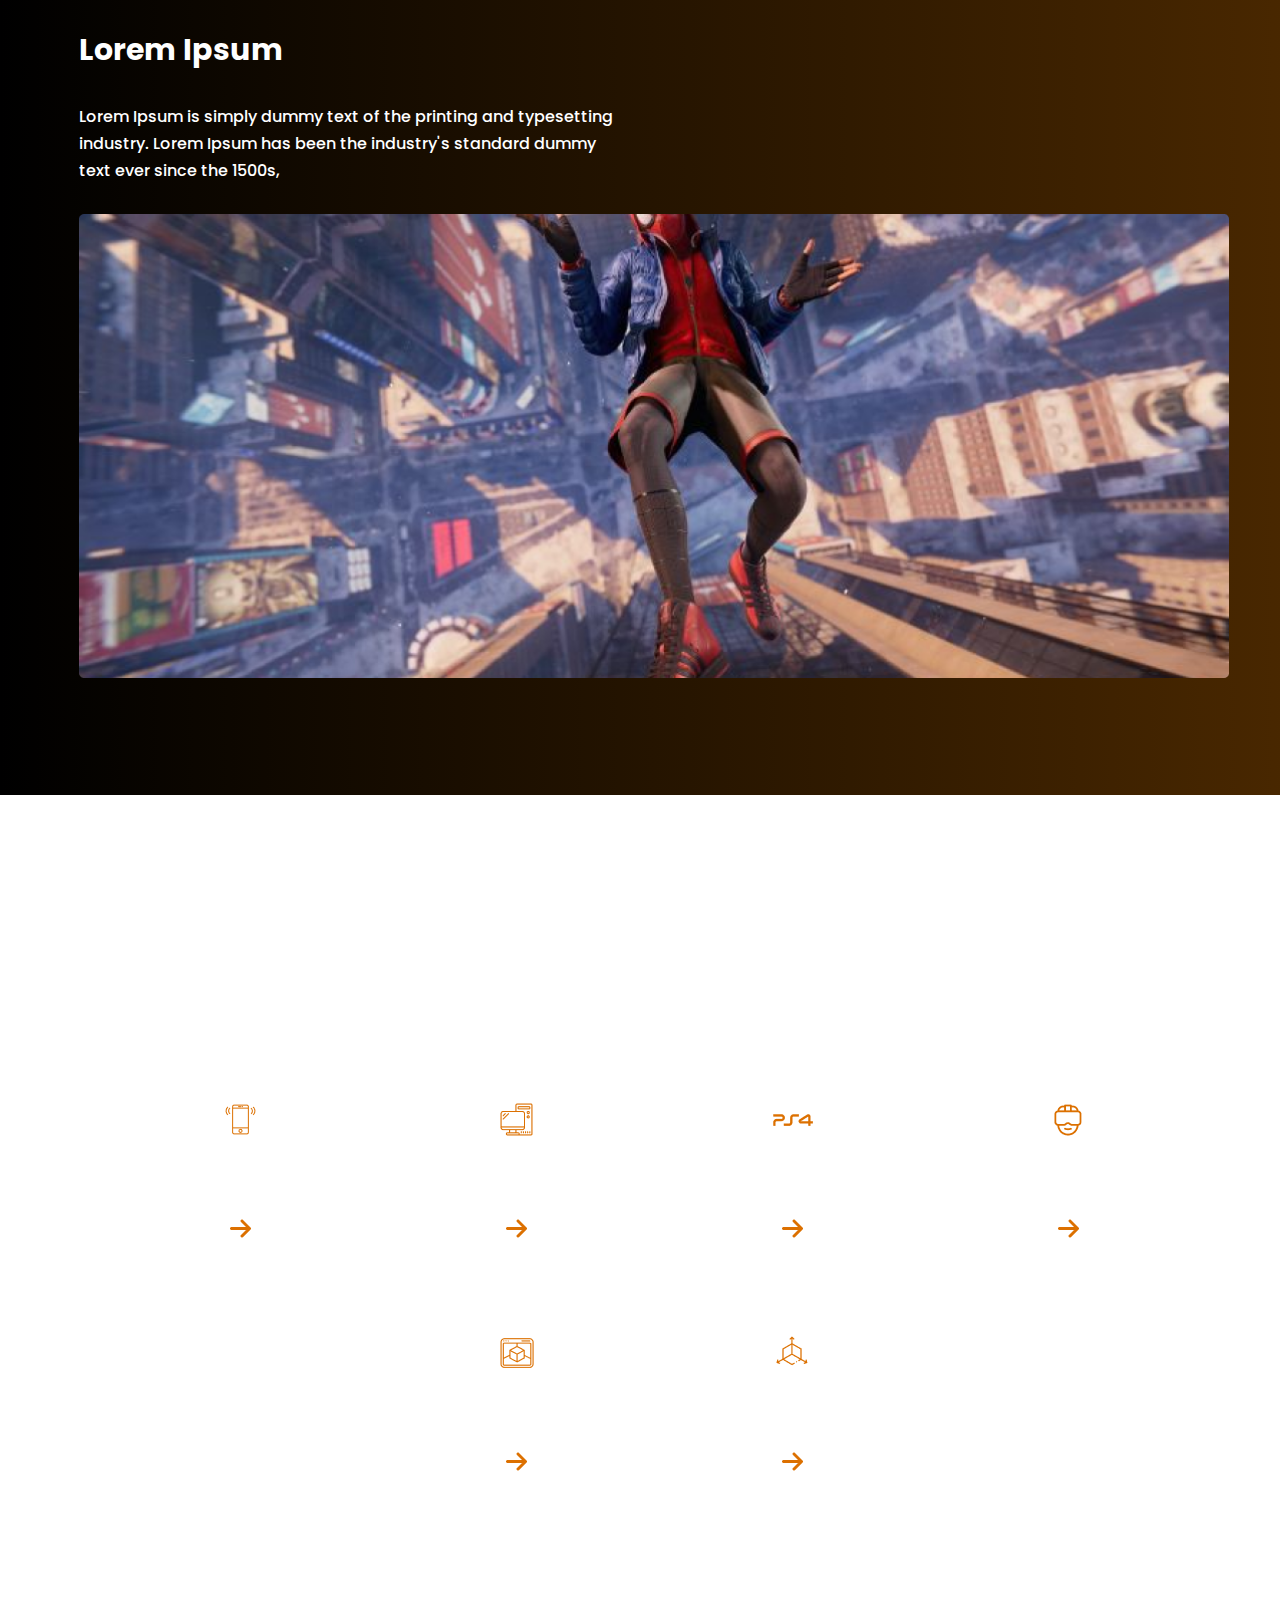
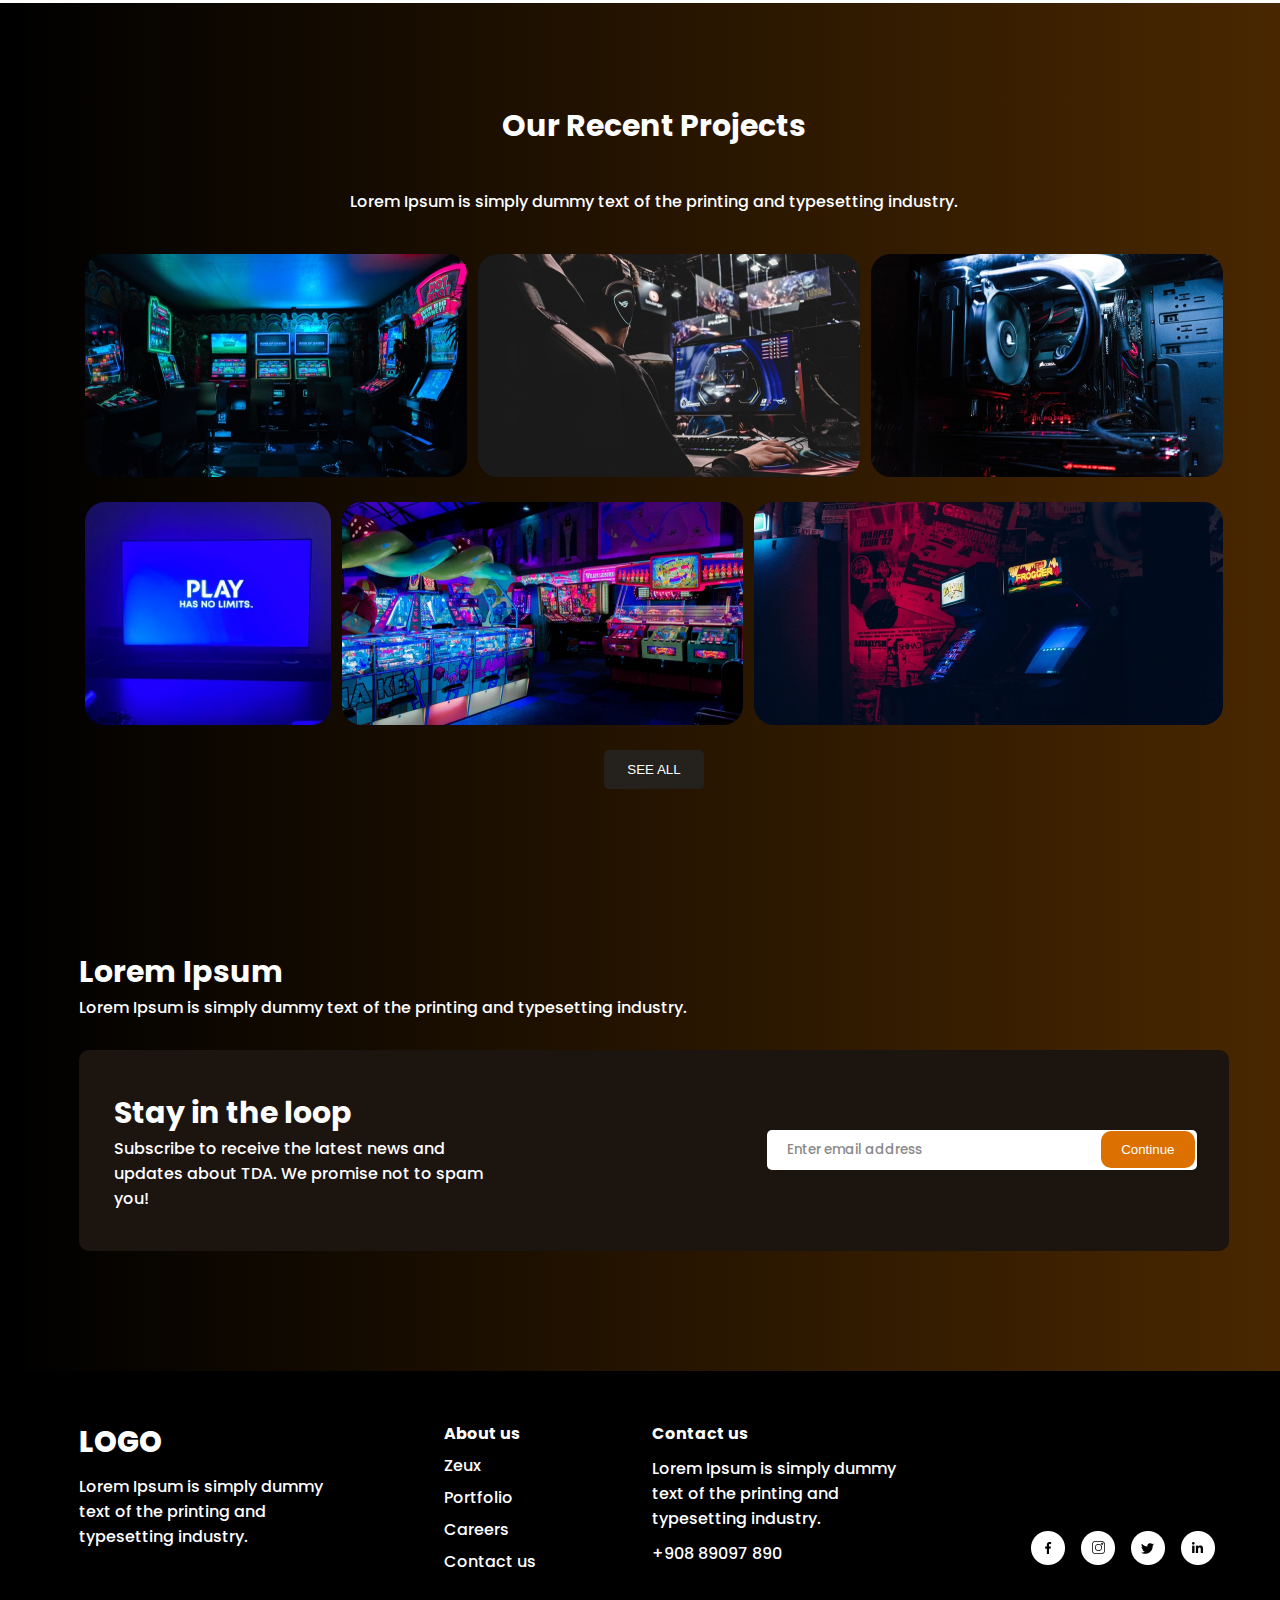
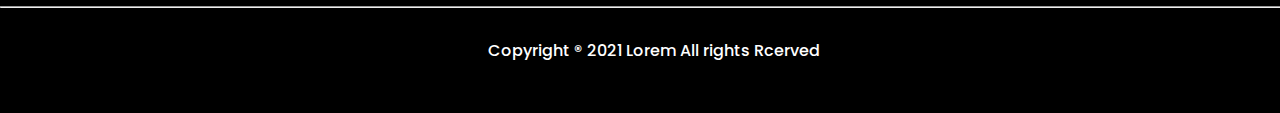
==== commit f0e76e98: "e" ====
--- a/index.html
+++ b/index.html
@@ -2,7 +2,7 @@
 <html lang="en">
 <head>
     <meta charset="UTF-8">
-    <meta name="viewport" content="width=1292, initial-scale=1.0">
+    <meta name="viewport" content="width=device-width, initial-scale=1.0">
     <title>Site.</title>
     <link rel="stylesheet" href="assets/css/style.css">
     <link
--- a/assets/css/style.css
+++ b/assets/css/style.css
@@ -11,7 +11,7 @@
     color: white;
     font-size: 16px;
     overflow-x: hidden;
-    min-width: 1292px;
+    min-width: 1308px;
 }
 
 a {
